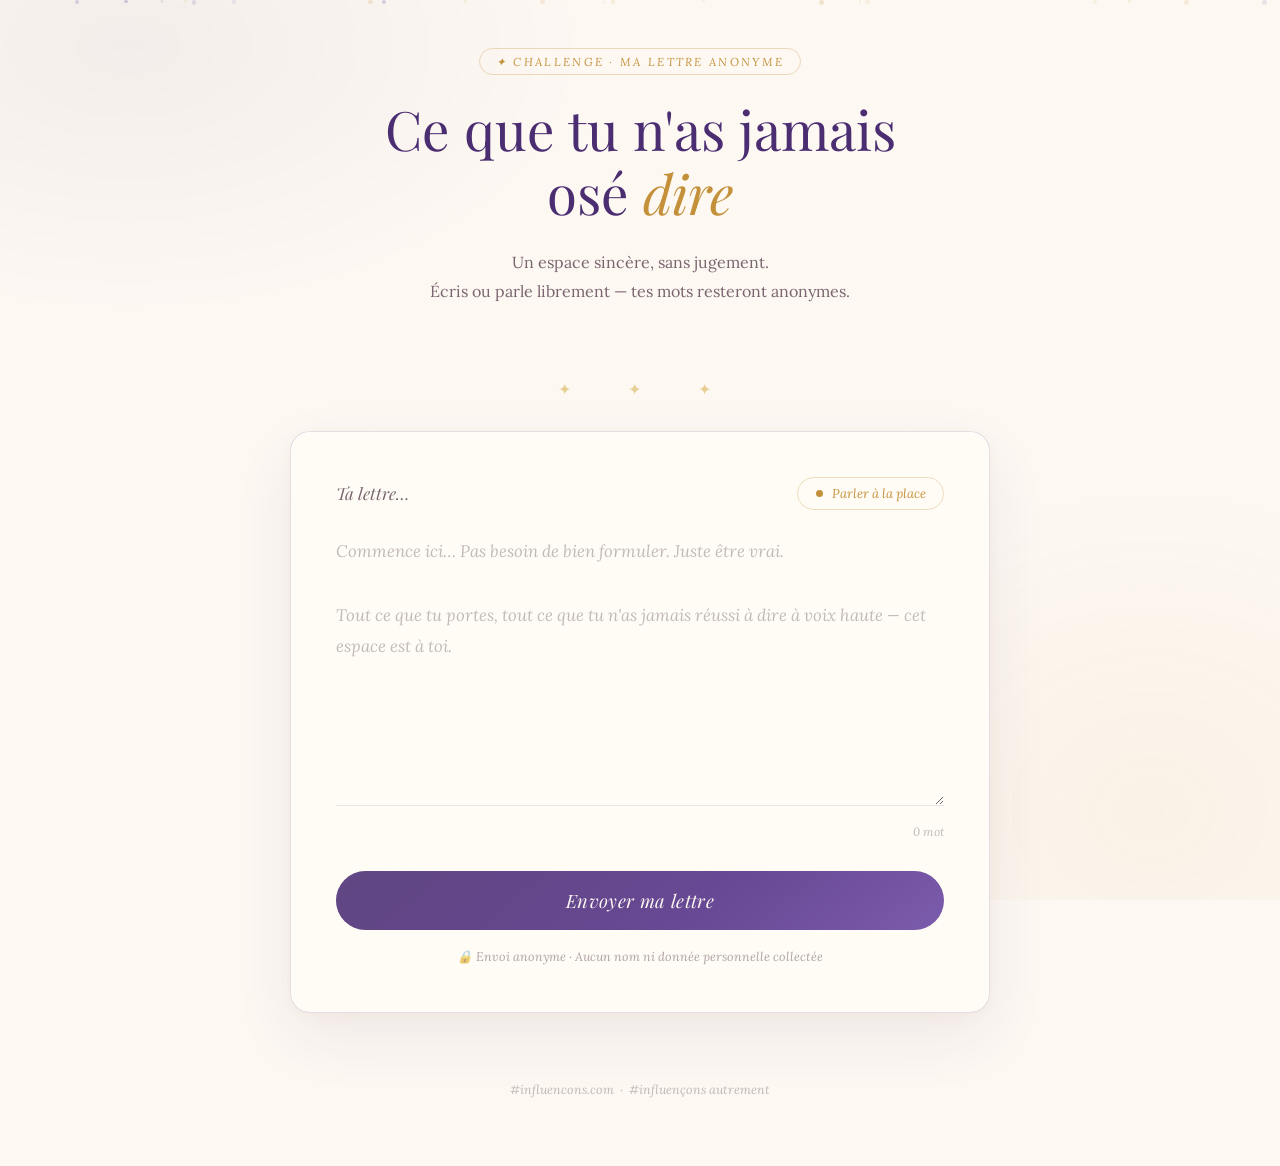
==== index.html @ f09a8e2f "Remplacement complet du projet" ====
<!DOCTYPE html>
<html lang="fr">
<head>
  <meta charset="UTF-8">
  <meta name="viewport" content="width=device-width, initial-scale=1.0">
  <title>Ma Lettre Anonyme — Influencons</title>
  <link rel="preconnect" href="https://fonts.googleapis.com">
  <link href="https://fonts.googleapis.com/css2?family=Playfair+Display:ital,wght@0,400;0,600;1,400&family=Lora:ital,wght@0,400;0,500;1,400&display=swap" rel="stylesheet">
  <style>
    *, *::before, *::after { box-sizing: border-box; margin: 0; padding: 0; }

    :root {
      --cream: #FDF8F2;
      --ink: #1E1010;
      --purple: #4B2D72;
      --purple-light: #7B5BAB;
      --gold: #C4913A;
      --gold-light: #E2C37A;
      --gold-pale: rgba(196,145,58,0.10);
      --paper: #FFFCF6;
      --border: rgba(75,45,114,0.15);
      --muted: #7A6570;
    }

    body {
      font-family: 'Lora', Georgia, serif;
      background: var(--cream);
      color: var(--ink);
      min-height: 100vh;
      display: flex;
      flex-direction: column;
      align-items: center;
      padding: 3rem 1.5rem 4rem;
      position: relative;
      overflow-x: hidden;
    }

    body::before {
      content: '';
      position: fixed;
      inset: 0;
      background:
        radial-gradient(ellipse 60% 50% at 10% 5%, rgba(75,45,114,0.05) 0%, transparent 60%),
        radial-gradient(ellipse 50% 60% at 90% 90%, rgba(196,145,58,0.06) 0%, transparent 60%);
      pointer-events: none;
      z-index: 0;
    }

    /* Particles */
    .particles { position: fixed; inset: 0; pointer-events: none; z-index: 0; overflow: hidden; }
    .particle {
      position: absolute;
      border-radius: 50%;
      animation: drift linear infinite;
    }
    @keyframes drift {
      0%   { transform: translateY(100vh) scale(0); opacity: 0; }
      5%   { opacity: 0.3; }
      95%  { opacity: 0.08; }
      100% { transform: translateY(-10vh) scale(1); opacity: 0; }
    }

    /* Logo */
    .logo-wrap { position: relative; z-index: 1; margin-bottom: 3rem; text-align: center; }
    .logo-img { height: 110px; width: auto; filter: drop-shadow(0 4px 12px rgba(75,45,114,0.15)); }

    /* Header */
    .header {
      position: relative; z-index: 1;
      text-align: center; max-width: 620px; margin-bottom: 2.5rem;
      animation: fadeSlide 0.8s ease both;
    }
    @keyframes fadeSlide {
      from { opacity: 0; transform: translateY(18px); }
      to   { opacity: 1; transform: translateY(0); }
    }
    .challenge-badge {
      display: inline-block;
      font-size: 0.72rem; letter-spacing: 0.2em; text-transform: uppercase;
      color: var(--gold);
      border: 1px solid rgba(196,145,58,0.3);
      border-radius: 100px; padding: 0.3rem 1rem; margin-bottom: 1.4rem;
      font-style: italic;
    }
    h1 {
      font-family: 'Playfair Display', serif;
      font-size: clamp(2rem, 5.5vw, 3.4rem);
      font-weight: 400; line-height: 1.18;
      color: var(--purple); margin-bottom: 1.4rem;
    }
    h1 em { font-style: italic; color: var(--gold); }
    .subtitle {
      font-size: 1rem; line-height: 1.85;
      color: var(--muted); max-width: 480px; margin: 0 auto;
    }

    /* Ornament */
    .ornament {
      position: relative; z-index: 1;
      text-align: center; color: var(--gold-light);
      font-size: 1rem; letter-spacing: 0.7em;
      margin: 2rem 0; opacity: 0.8;
    }

    /* Card */
    .card {
      position: relative; z-index: 1;
      background: var(--paper);
      border: 1px solid var(--border);
      border-radius: 20px; padding: 2.8rem;
      width: 100%; max-width: 700px;
      box-shadow: 0 24px 64px rgba(75,45,114,0.07), 0 4px 16px rgba(196,145,58,0.06), inset 0 1px 0 rgba(255,255,255,0.7);
      animation: fadeSlide 0.8s 0.2s ease both;
    }

    .card-top {
      display: flex; align-items: center;
      justify-content: space-between;
      margin-bottom: 1.6rem; flex-wrap: wrap; gap: 0.75rem;
    }
    .card-label {
      font-family: 'Playfair Display', serif;
      font-style: italic; font-size: 1.05rem; color: var(--muted);
    }

    /* Voice button */
    .voice-btn {
      display: flex; align-items: center; gap: 0.55rem;
      background: none; border: 1px solid rgba(196,145,58,0.3);
      border-radius: 100px; padding: 0.45rem 1.1rem;
      font-family: 'Lora', serif; font-size: 0.8rem;
      font-style: italic; color: var(--gold); cursor: pointer;
      transition: all 0.25s ease;
    }
    .voice-btn:hover { background: var(--gold-pale); border-color: var(--gold); }
    .voice-btn.on {
      background: var(--gold-pale); border-color: var(--gold);
      animation: ripple 1.8s ease infinite;
    }
    @keyframes ripple {
      0%,100% { box-shadow: 0 0 0 0 rgba(196,145,58,0.25); }
      50%      { box-shadow: 0 0 0 5px rgba(196,145,58,0.05); }
    }
    .voice-dot { width: 7px; height: 7px; border-radius: 50%; background: var(--gold); }
    .voice-btn.on .voice-dot { animation: blink 1s ease infinite; }
    @keyframes blink {
      0%,100% { transform: scale(1); opacity: 1; }
      50%      { transform: scale(1.6); opacity: 0.4; }
    }

    /* Textarea */
    textarea {
      width: 100%; min-height: 270px;
      font-family: 'Lora', serif; font-size: 1.05rem;
      line-height: 1.95; color: var(--ink);
      background: transparent; border: none; outline: none;
      resize: vertical;
      border-bottom: 1px solid rgba(75,45,114,0.12);
      padding-bottom: 1rem; transition: border-color 0.3s;
    }
    textarea:focus { border-bottom-color: var(--purple-light); }
    textarea::placeholder { color: rgba(122,101,112,0.45); font-style: italic; line-height: 1.9; }

    .word-count { font-size: 0.75rem; color: rgba(122,101,112,0.45); font-style: italic; margin-top: 0.9rem; text-align: right; }

    /* Send button */
    .send-btn {
      width: 100%; margin-top: 2rem;
      padding: 1.05rem 2rem;
      background: linear-gradient(140deg, #4B2D72 0%, #7B5BAB 100%);
      border: none; border-radius: 100px;
      font-family: 'Playfair Display', serif;
      font-size: 1.15rem; font-style: italic;
      color: #FDF8F2; cursor: pointer;
      letter-spacing: 0.02em; transition: all 0.3s ease;
      position: relative; overflow: hidden;
    }
    .send-btn::after {
      content: '';
      position: absolute; inset: 0;
      background: linear-gradient(140deg, rgba(255,255,255,0.12) 0%, transparent 60%);
      border-radius: inherit;
    }
    .send-btn:hover:not(:disabled) {
      transform: translateY(-2px);
      box-shadow: 0 10px 30px rgba(75,45,114,0.35);
    }
    .send-btn:active:not(:disabled) { transform: translateY(0); }
    .send-btn:disabled { opacity: 0.55; cursor: not-allowed; }

    .spin {
      display: inline-block; width: 16px; height: 16px;
      border: 2px solid rgba(253,248,242,0.35);
      border-top-color: #FDF8F2; border-radius: 50%;
      animation: spin 0.75s linear infinite;
      vertical-align: middle; margin-right: 0.5rem;
    }
    @keyframes spin { to { transform: rotate(360deg); } }

    .anon-note {
      margin-top: 1.1rem; font-size: 0.78rem;
      color: rgba(122,101,112,0.6); font-style: italic;
      text-align: center; line-height: 1.6;
    }

    /* Response overlay */
    .overlay {
      position: fixed; inset: 0;
      background: rgba(20, 8, 30, 0.62);
      backdrop-filter: blur(6px); -webkit-backdrop-filter: blur(6px);
      display: flex; align-items: center; justify-content: center;
      z-index: 200; padding: 1.5rem;
      opacity: 0; visibility: hidden;
      transition: opacity 0.4s ease, visibility 0.4s ease;
    }
    .overlay.show { opacity: 1; visibility: visible; }
    .response-box {
      background: var(--paper); border-radius: 22px;
      padding: 3rem 2.5rem; max-width: 520px; width: 100%;
      text-align: center;
      transform: translateY(24px) scale(0.97);
      transition: transform 0.4s cubic-bezier(.34,1.56,.64,1);
      border: 1px solid var(--border);
      max-height: 88vh; overflow-y: auto;
      box-shadow: 0 40px 80px rgba(20,8,30,0.22);
    }
    .overlay.show .response-box { transform: translateY(0) scale(1); }

    .resp-flame { font-size: 2.8rem; margin-bottom: 1.2rem; display: block; }
    .resp-title {
      font-family: 'Playfair Display', serif;
      font-size: 1.5rem; font-style: italic;
      color: var(--purple); margin-bottom: 1.5rem; line-height: 1.3;
    }
    .resp-divider {
      width: 60px; height: 2px;
      background: linear-gradient(90deg, var(--gold), var(--purple-light));
      border-radius: 2px; margin: 0 auto 1.5rem;
    }
    .resp-msg {
      font-size: 1rem; line-height: 1.9;
      color: var(--muted); margin-bottom: 2rem;
    }
    .resp-verse {
      font-family: 'Playfair Display', serif;
      font-style: italic; font-size: 0.95rem;
      color: var(--purple-light);
      border-left: 3px solid var(--gold);
      padding: 0.5rem 0 0.5rem 1.2rem;
      text-align: left; margin-bottom: 0.5rem;
      line-height: 1.7;
    }
    .resp-ref {
      font-size: 0.82rem; color: var(--gold);
      font-style: italic; text-align: left;
      padding-left: 1.2rem; display: block; margin-bottom: 2rem;
    }
    .resp-close {
      background: none;
      border: 1.5px solid var(--purple);
      border-radius: 100px; padding: 0.65rem 2.2rem;
      font-family: 'Lora', serif; font-size: 0.9rem;
      font-style: italic; color: var(--purple); cursor: pointer;
      transition: all 0.3s ease;
    }
    .resp-close:hover { background: var(--purple); color: var(--paper); }

    /* Footer */
    footer {
      position: relative; z-index: 1;
      margin-top: 4rem; text-align: center;
      font-size: 0.78rem; color: rgba(122,101,112,0.45);
      font-style: italic; line-height: 2;
    }

    @media (max-width: 580px) {
      body { padding: 2rem 1rem 3rem; }
      .card { padding: 1.8rem 1.5rem; }
      .response-box { padding: 2.2rem 1.5rem; }
      h1 { font-size: 2rem; }
      .logo-img { height: 85px; }
    }
  </style>
</head>
<body>

  <div class="particles" id="particles"></div>



  <!-- En-tête -->
  <div class="header">
    <div class="challenge-badge">✦ Challenge · Ma Lettre Anonyme</div>
    <h1>Ce que tu n'as jamais<br>osé <em>dire</em></h1>
    <p class="subtitle">
      Un espace sincère, sans jugement.<br>
      Écris ou parle librement — tes mots resteront anonymes.
    </p>
  </div>

  <div class="ornament">✦ &nbsp; ✦ &nbsp; ✦</div>

  <!-- Zone d'écriture -->
  <div class="card">
    <div class="card-top">
      <span class="card-label">Ta lettre…</span>
      <button class="voice-btn" id="voiceBtn" onclick="toggleVoice()">
        <span class="voice-dot"></span>
        <span id="voiceTxt">Parler à la place</span>
      </button>
    </div>

    <textarea
      id="letter"
      placeholder="Commence ici… Pas besoin de bien formuler. Juste être vrai.&#10;&#10;Tout ce que tu portes, tout ce que tu n'as jamais réussi à dire à voix haute — cet espace est à toi."
      oninput="updateCount()"
    ></textarea>

    <div class="word-count" id="wc">0 mot</div>

    <button class="send-btn" id="sendBtn" onclick="sendLetter()">
      Envoyer ma lettre
    </button>

    <p class="anon-note">
      🔒 Envoi anonyme · Aucun nom ni donnée personnelle collectée
    </p>
  </div>

  <footer>
    #influencons.com &nbsp;·&nbsp; #influençons autrement
  </footer>

  <!-- Overlay de confirmation -->
  <div class="overlay" id="overlay">
    <div class="response-box">
      <span class="resp-flame">🕊️</span>
      <div class="resp-title">Ta lettre a été reçue</div>
      <div class="resp-divider"></div>
      <p class="resp-msg">
        Merci de nous avoir fait confiance avec ce que tu portes.<br>
        Le simple fait de mettre des mots sur ce que tu ressens est déjà un acte de courage — et le premier pas vers la guérison.
      </p>
      <div class="resp-verse">
        "Venez à moi, vous tous qui êtes fatigués et chargés, et je vous donnerai du repos."
      </div>
      <span class="resp-ref">— Matthieu 11 : 28</span>
      <br>
      <button class="resp-close" onclick="closeOverlay()">Fermer</button>
    </div>
  </div>

  <script>
    /* ── Particules ── */
    const pc = document.getElementById('particles');
    const colors = ['#C4913A','#7B5BAB','#E2C37A'];
    for (let i = 0; i < 20; i++) {
      const p = document.createElement('div');
      p.className = 'particle';
      const s = 2 + Math.random() * 3;
      p.style.cssText = [
        'width:' + s + 'px',
        'height:' + s + 'px',
        'left:' + (Math.random() * 100) + '%',
        'background:' + colors[Math.floor(Math.random()*colors.length)],
        'animation-duration:' + (10 + Math.random() * 14) + 's',
        'animation-delay:' + (Math.random() * 18) + 's',
        'opacity:' + (0.1 + Math.random() * 0.2)
      ].join(';');
      pc.appendChild(p);
    }

    /* ── Compteur ── */
    function updateCount() {
      const t = document.getElementById('letter').value.trim();
      const n = t ? t.split(/\s+/).length : 0;
      document.getElementById('wc').textContent = n + (n <= 1 ? ' mot' : ' mots');
    }

    /* ── Voix ── */
    let rec = null, recording = false;
    const SR = window.SpeechRecognition || window.webkitSpeechRecognition;
    if (SR) {
      rec = new SR();
      rec.lang = 'fr-FR';
      rec.continuous = true;
      rec.interimResults = true;
      let final = '';
      rec.onresult = e => {
        let interim = '';
        for (let i = e.resultIndex; i < e.results.length; i++) {
          e.results[i].isFinal ? (final += e.results[i][0].transcript + ' ')
                               : (interim += e.results[i][0].transcript);
        }
        document.getElementById('letter').value = final + interim;
        updateCount();
      };
      rec.onerror = stopVoice;
      rec.onend = () => { if (recording) rec.start(); };
    }

    function toggleVoice() {
      if (!rec) { alert('Ton navigateur ne supporte pas la reconnaissance vocale.\nEssaie Chrome ou Edge.'); return; }
      recording ? stopVoice() : startVoice();
    }
    function startVoice() {
      recording = true; rec.start();
      document.getElementById('voiceBtn').classList.add('on');
      document.getElementById('voiceTxt').textContent = 'Arrêter';
    }
    function stopVoice() {
      recording = false; if (rec) rec.stop();
      document.getElementById('voiceBtn').classList.remove('on');
      document.getElementById('voiceTxt').textContent = 'Parler à la place';
    }

    /* ── Envoi ── */
    function sendLetter() {
      const txt = document.getElementById('letter').value.trim();
      if (!txt) { document.getElementById('letter').focus(); return; }
      if (recording) stopVoice();

      const btn = document.getElementById('sendBtn');
      btn.disabled = true;
      btn.innerHTML = '<span class="spin"></span>Envoi en cours…';

      const mailto = 'mailto:graceevelyne59@gmail.com?subject=Ma%20lettre%20anonyme&body=' + encodeURIComponent(txt);
      window.location.href = mailto;

      setTimeout(() => {
        document.getElementById('overlay').classList.add('show');
        btn.disabled = false;
        btn.innerHTML = 'Envoyer ma lettre';
      }, 800);
    }

    function closeOverlay() {
      document.getElementById('overlay').classList.remove('show');
      document.getElementById('letter').value = '';
      updateCount();
    }
  </script>
</body>
</html>
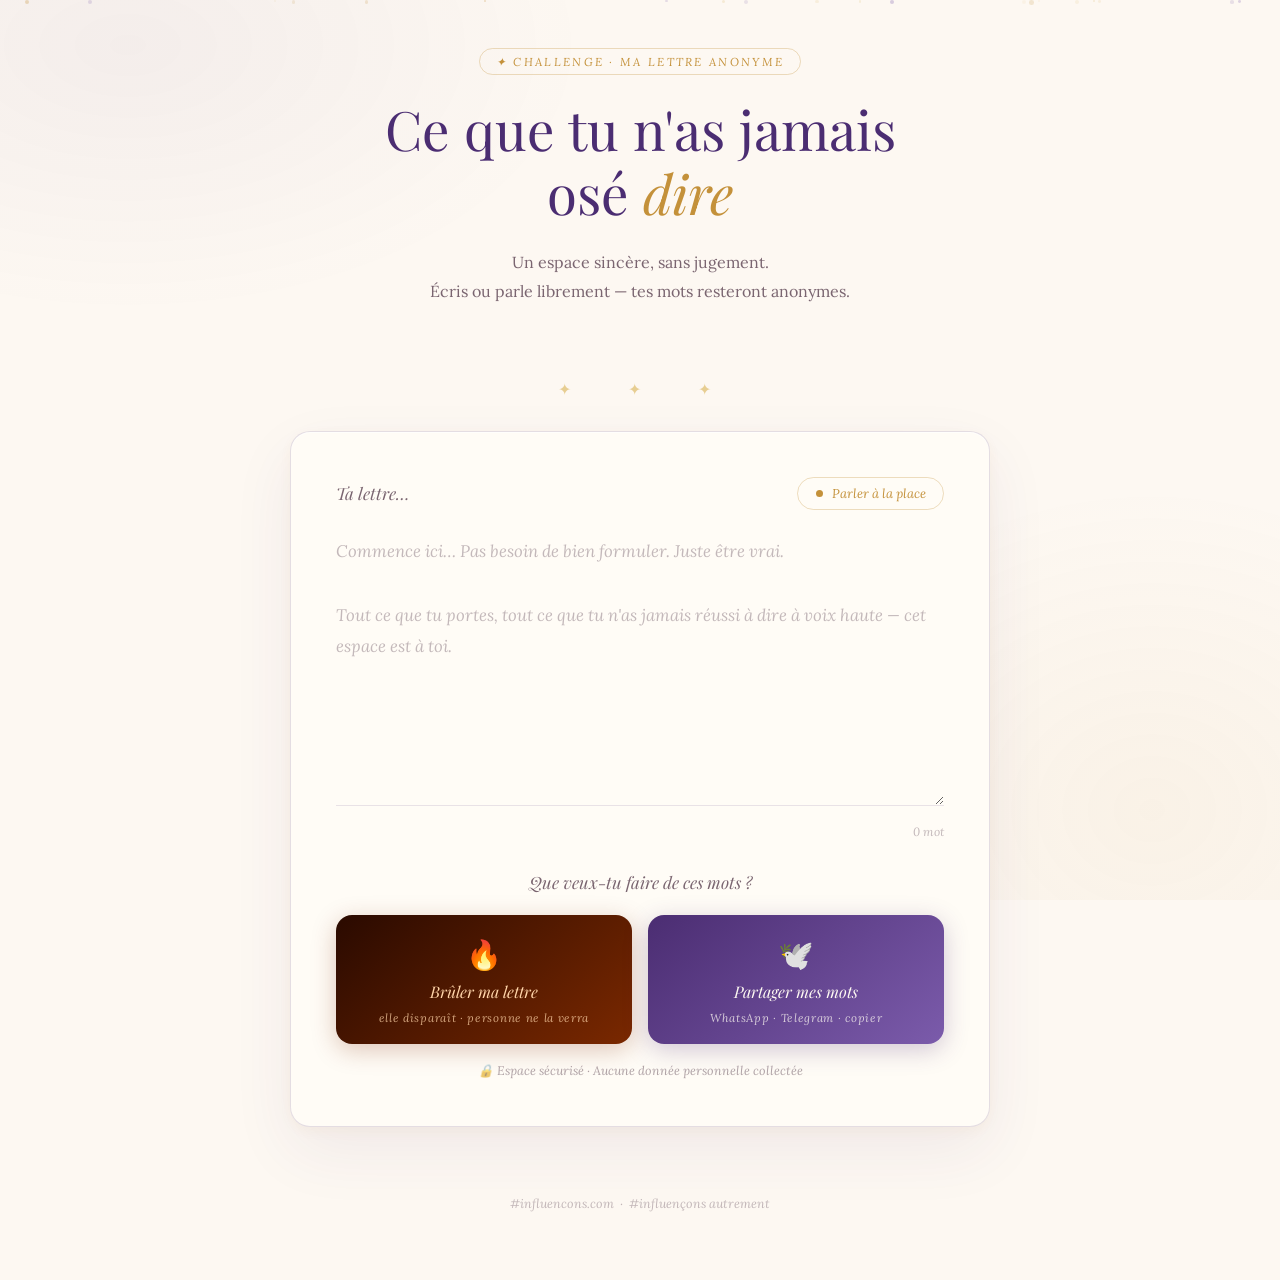
==== commit 17e52d9d: "Remplacement complet du projet" ====
--- a/index.html
+++ b/index.html
@@ -163,32 +163,134 @@
 
     .word-count { font-size: 0.75rem; color: rgba(122,101,112,0.45); font-style: italic; margin-top: 0.9rem; text-align: right; }
 
-    /* Send button */
-    .send-btn {
-      width: 100%; margin-top: 2rem;
-      padding: 1.05rem 2rem;
+    /* Choice section */
+    .choice-section { margin-top: 2rem; }
+    .choice-label {
+      text-align: center; font-family: 'Playfair Display', serif;
+      font-style: italic; font-size: 1.05rem;
+      color: var(--muted); margin-bottom: 1.4rem; display: block;
+    }
+    .choice-btns {
+      display: grid; grid-template-columns: 1fr 1fr; gap: 1rem;
+    }
+    @media (max-width: 460px) { .choice-btns { grid-template-columns: 1fr; } }
+
+    .choice-btn {
+      border: none; border-radius: 16px; padding: 1.1rem 1rem;
+      font-family: 'Playfair Display', serif;
+      font-size: 1rem; font-style: italic;
+      cursor: pointer; transition: all 0.3s ease;
+      position: relative; overflow: hidden;
+      display: flex; flex-direction: column;
+      align-items: center; gap: 0.45rem; line-height: 1.4;
+    }
+    .choice-btn:disabled { opacity: 0.55; cursor: not-allowed; }
+    .choice-btn .btn-emoji { font-size: 1.8rem; font-style: normal; }
+    .choice-btn .btn-sub {
+      font-size: 0.72rem; letter-spacing: 0.06em;
+      font-family: 'Lora', serif; opacity: 0.75;
+    }
+
+    .btn-burn {
+      background: linear-gradient(140deg, #2a0a00 0%, #7a2800 100%);
+      color: #ffd4a8;
+      box-shadow: 0 6px 24px rgba(122,40,0,0.25);
+    }
+    .btn-burn:hover:not(:disabled) {
+      transform: translateY(-2px);
+      box-shadow: 0 12px 32px rgba(200,70,0,0.35);
+    }
+    .btn-share {
       background: linear-gradient(140deg, #4B2D72 0%, #7B5BAB 100%);
-      border: none; border-radius: 100px;
+      color: #FDF8F2;
+      box-shadow: 0 6px 24px rgba(75,45,114,0.25);
+    }
+    .btn-share:hover:not(:disabled) {
+      transform: translateY(-2px);
+      box-shadow: 0 12px 32px rgba(75,45,114,0.35);
+    }
+
+    /* Share panel */
+    .share-panel {
+      margin-top: 1.2rem; padding: 1.2rem 1.5rem;
+      background: rgba(75,45,114,0.04);
+      border: 1px solid var(--border);
+      border-radius: 14px;
+      display: none; gap: 0.75rem;
+      flex-wrap: wrap; justify-content: center;
+    }
+    .share-panel.open { display: flex; }
+    .share-link {
+      display: inline-flex; align-items: center; gap: 0.4rem;
+      padding: 0.5rem 1.1rem; border-radius: 100px;
+      font-family: 'Lora', serif; font-size: 0.82rem;
+      font-style: italic; cursor: pointer; text-decoration: none;
+      border: 1px solid var(--border); color: var(--ink);
+      background: var(--paper); transition: all 0.2s;
+    }
+    .share-link:hover { border-color: var(--purple-light); color: var(--purple); background: rgba(75,45,114,0.05); }
+
+    /* Send button (kept for compat but hidden) */
+    .send-btn { display: none; }
+
+    /* Burn overlay */
+    .burn-overlay {
+      position: fixed; inset: 0;
+      background: rgba(10, 2, 0, 0.88);
+      backdrop-filter: blur(6px); -webkit-backdrop-filter: blur(6px);
+      display: flex; align-items: center; justify-content: center;
+      z-index: 300; padding: 1.5rem;
+      opacity: 0; visibility: hidden;
+      transition: opacity 0.5s ease, visibility 0.5s ease;
+    }
+    .burn-overlay.show { opacity: 1; visibility: visible; }
+    .burn-box {
+      text-align: center; max-width: 420px; width: 100%;
+    }
+    .burn-canvas-wrap {
+      position: relative; height: 180px; margin-bottom: 1.5rem;
+      display: flex; align-items: center; justify-content: center;
+    }
+    #burnCanvas { position: absolute; inset: 0; width: 100%; height: 100%; }
+    .burn-text-dissolve {
+      font-family: 'Lora', serif; font-size: 0.9rem;
+      font-style: italic; color: rgba(255,200,120,0.85);
+      line-height: 1.7; padding: 0 1rem;
+      transition: opacity 2s ease; position: relative; z-index: 2;
+      max-height: 120px; overflow: hidden;
+    }
+    .burn-msg {
       font-family: 'Playfair Display', serif;
-      font-size: 1.15rem; font-style: italic;
-      color: #FDF8F2; cursor: pointer;
-      letter-spacing: 0.02em; transition: all 0.3s ease;
-      position: relative; overflow: hidden;
-    }
-    .send-btn::after {
-      content: '';
-      position: absolute; inset: 0;
-      background: linear-gradient(140deg, rgba(255,255,255,0.12) 0%, transparent 60%);
-      border-radius: inherit;
-    }
-    .send-btn:hover:not(:disabled) {
-      transform: translateY(-2px);
-      box-shadow: 0 10px 30px rgba(75,45,114,0.35);
-    }
-    .send-btn:active:not(:disabled) { transform: translateY(0); }
-    .send-btn:disabled { opacity: 0.55; cursor: not-allowed; }
-
-    .spin {
+      font-size: 1.35rem; font-style: italic;
+      color: #ffd4a8; line-height: 1.4; margin-bottom: 0.8rem;
+      opacity: 0; transition: opacity 1s ease;
+    }
+    .burn-sub {
+      font-family: 'Lora', serif; font-size: 0.92rem;
+      color: rgba(255,200,140,0.65); font-style: italic;
+      line-height: 1.7; margin-bottom: 2rem;
+      opacity: 0; transition: opacity 1s ease;
+    }
+    .burn-close {
+      background: none; border: 1.5px solid rgba(255,180,80,0.5);
+      border-radius: 100px; padding: 0.65rem 2.2rem;
+      font-family: 'Lora', serif; font-size: 0.9rem;
+      font-style: italic; color: #ffd4a8; cursor: pointer;
+      transition: all 0.3s ease;
+      opacity: 0; transition: opacity 1s ease;
+    }
+    .burn-close:hover { background: rgba(255,140,40,0.15); border-color: #ffd4a8; }
+
+    /* Ash particles */
+    .ash {
+      position: absolute; border-radius: 50%;
+      background: rgba(120,80,40,0.6);
+      pointer-events: none; animation: ashFall linear forwards;
+    }
+    @keyframes ashFall {
+      0%   { transform: translateY(0) rotate(0deg); opacity: 0.8; }
+      100% { transform: translateY(200px) rotate(720deg) translateX(var(--dx)); opacity: 0; }
+    }
       display: inline-block; width: 16px; height: 16px;
       border: 2px solid rgba(253,248,242,0.35);
       border-top-color: #FDF8F2; border-radius: 50%;
@@ -318,20 +420,53 @@
 
     <div class="word-count" id="wc">0 mot</div>
 
-    <button class="send-btn" id="sendBtn" onclick="sendLetter()">
-      Envoyer ma lettre
-    </button>
+    <div class="choice-section">
+      <span class="choice-label">Que veux-tu faire de ces mots&nbsp;?</span>
+      <div class="choice-btns">
+        <button class="choice-btn btn-burn" id="burnBtn" onclick="burnLetter()">
+          <span class="btn-emoji">🔥</span>
+          Brûler ma lettre
+          <span class="btn-sub">elle disparaît · personne ne la verra</span>
+        </button>
+        <button class="choice-btn btn-share" id="shareBtn" onclick="toggleShare()">
+          <span class="btn-emoji">🕊️</span>
+          Partager mes mots
+          <span class="btn-sub">WhatsApp · Telegram · copier</span>
+        </button>
+      </div>
+
+      <div class="share-panel" id="sharePanel">
+        <a class="share-link" id="waLink" href="#" target="_blank">💬 WhatsApp</a>
+        <a class="share-link" id="tgLink" href="#" target="_blank">✈️ Telegram</a>
+        <a class="share-link" id="mailLink" href="#">✉️ Email</a>
+        <a class="share-link" id="copyLink" href="#" onclick="copyText(event)">📋 Copier</a>
+      </div>
+    </div>
 
     <p class="anon-note">
-      🔒 Envoi anonyme · Aucun nom ni donnée personnelle collectée
+      🔒 Espace sécurisé · Aucune donnée personnelle collectée
     </p>
+    <button class="send-btn" id="sendBtn"></button>
   </div>
 
   <footer>
     #influencons.com &nbsp;·&nbsp; #influençons autrement
   </footer>
 
-  <!-- Overlay de confirmation -->
+  <!-- Burn overlay -->
+  <div class="burn-overlay" id="burnOverlay">
+    <div class="burn-box">
+      <div class="burn-canvas-wrap">
+        <canvas id="burnCanvas"></canvas>
+        <div class="burn-text-dissolve" id="burnTextDissolve"></div>
+      </div>
+      <div class="burn-msg" id="burnMsg">Tes mots n'ont pas été gardés.</div>
+      <div class="burn-sub" id="burnSub">Mais ils ont existé.<br>Et cela compte.</div>
+      <button class="burn-close" id="burnClose" onclick="closeBurn()">Continuer</button>
+    </div>
+  </div>
+
+  <!-- Share overlay (existing) -->
   <div class="overlay" id="overlay">
     <div class="response-box">
       <span class="resp-flame">🕊️</span>
@@ -414,26 +549,153 @@
       document.getElementById('voiceTxt').textContent = 'Parler à la place';
     }
 
-    /* ── Envoi ── */
-    function sendLetter() {
+    /* ── Validation commune ── */
+    function getLetterText() {
       const txt = document.getElementById('letter').value.trim();
-      if (!txt) { document.getElementById('letter').focus(); return; }
+      if (!txt) { document.getElementById('letter').focus(); return null; }
       if (recording) stopVoice();
-
-      const btn = document.getElementById('sendBtn');
-      btn.disabled = true;
-      btn.innerHTML = '<span class="spin"></span>Envoi en cours…';
-
-      const mailto = 'mailto:graceevelyne59@gmail.com?subject=Ma%20lettre%20anonyme&body=' + encodeURIComponent(txt);
-      window.location.href = mailto;
-
-      setTimeout(() => {
-        document.getElementById('overlay').classList.add('show');
-        btn.disabled = false;
-        btn.innerHTML = 'Envoyer ma lettre';
-      }, 800);
-    }
-
+      return txt;
+    }
+
+    /* ── 🔥 BRÛLER ── */
+    function burnLetter() {
+      const txt = getLetterText();
+      if (!txt) return;
+
+      // Show overlay
+      const overlay = document.getElementById('burnOverlay');
+      overlay.classList.add('show');
+
+      // Put a preview of the text in the dissolve area
+      const preview = txt.length > 180 ? txt.slice(0, 180) + '…' : txt;
+      const dissolveEl = document.getElementById('burnTextDissolve');
+      dissolveEl.textContent = preview;
+      dissolveEl.style.opacity = '1';
+
+      // Canvas fire particles
+      const canvas = document.getElementById('burnCanvas');
+      const wrap = canvas.parentElement;
+      canvas.width = wrap.offsetWidth;
+      canvas.height = wrap.offsetHeight;
+      const ctx = canvas.getContext('2d');
+
+      let particles = [];
+      let frame = 0;
+      const maxFrames = 160;
+
+      function spawnParticle() {
+        const x = canvas.width * (0.2 + Math.random() * 0.6);
+        const y = canvas.height * (0.5 + Math.random() * 0.4);
+        particles.push({
+          x, y,
+          vx: (Math.random() - 0.5) * 1.8,
+          vy: -(1.5 + Math.random() * 2.5),
+          life: 1,
+          decay: 0.012 + Math.random() * 0.018,
+          size: 3 + Math.random() * 6,
+          hue: 20 + Math.random() * 30
+        });
+      }
+
+      function animFire() {
+        frame++;
+        ctx.clearRect(0, 0, canvas.width, canvas.height);
+
+        if (frame < maxFrames) {
+          for (let i = 0; i < 4; i++) spawnParticle();
+          requestAnimationFrame(animFire);
+        }
+
+        particles = particles.filter(p => p.life > 0);
+        particles.forEach(p => {
+          p.x += p.vx;
+          p.y += p.vy;
+          p.vy -= 0.04;
+          p.vx += (Math.random() - 0.5) * 0.15;
+          p.life -= p.decay;
+
+          const r = Math.round(255);
+          const g = Math.round(p.hue * 3 * p.life);
+          const a = p.life;
+          ctx.beginPath();
+          ctx.arc(p.x, p.y, p.size * p.life, 0, Math.PI * 2);
+          ctx.fillStyle = `rgba(${r},${g},30,${a})`;
+          ctx.fill();
+        });
+
+        // Dissolve text progressively
+        if (frame < maxFrames) {
+          dissolveEl.style.opacity = Math.max(0, 1 - frame / (maxFrames * 0.6));
+        }
+
+        if (frame >= maxFrames && particles.length === 0) {
+          // Show final message
+          dissolveEl.style.opacity = '0';
+          setTimeout(() => {
+            document.getElementById('burnMsg').style.opacity = '1';
+            document.getElementById('burnSub').style.opacity = '1';
+            document.getElementById('burnClose').style.opacity = '1';
+          }, 400);
+        } else if (frame >= maxFrames) {
+          // Keep draining particles
+          ctx.clearRect(0, 0, canvas.width, canvas.height);
+          particles = particles.filter(p => p.life > 0);
+          particles.forEach(p => {
+            p.x += p.vx; p.y += p.vy; p.vy -= 0.04;
+            p.life -= p.decay * 2;
+            ctx.beginPath();
+            ctx.arc(p.x, p.y, p.size * p.life, 0, Math.PI * 2);
+            ctx.fillStyle = `rgba(255,${Math.round(p.hue*3*p.life)},30,${p.life})`;
+            ctx.fill();
+          });
+          requestAnimationFrame(animFire);
+        }
+      }
+      requestAnimationFrame(animFire);
+
+      // Vibrate on mobile
+      if (navigator.vibrate) navigator.vibrate([80, 40, 120, 40, 60]);
+    }
+
+    function closeBurn() {
+      const overlay = document.getElementById('burnOverlay');
+      overlay.classList.remove('show');
+      // Reset
+      document.getElementById('burnMsg').style.opacity = '0';
+      document.getElementById('burnSub').style.opacity = '0';
+      document.getElementById('burnClose').style.opacity = '0';
+      document.getElementById('burnTextDissolve').textContent = '';
+      document.getElementById('letter').value = '';
+      updateCount();
+      // Close share panel too
+      document.getElementById('sharePanel').classList.remove('open');
+    }
+
+    /* ── 🕊️ PARTAGER ── */
+    function toggleShare() {
+      const txt = getLetterText();
+      if (!txt) return;
+      const panel = document.getElementById('sharePanel');
+      const enc = encodeURIComponent(txt);
+
+      document.getElementById('waLink').href = 'https://wa.me/?text=' + enc;
+      document.getElementById('tgLink').href = 'https://t.me/share/url?url=&text=' + enc;
+      document.getElementById('mailLink').href = 'mailto:?subject=Ma%20lettre&body=' + enc;
+
+      panel.classList.toggle('open');
+    }
+
+    function copyText(e) {
+      e.preventDefault();
+      const txt = document.getElementById('letter').value.trim();
+      navigator.clipboard.writeText(txt).then(() => {
+        const link = document.getElementById('copyLink');
+        link.textContent = '✅ Copié !';
+        setTimeout(() => { link.textContent = '📋 Copier'; }, 2000);
+      });
+    }
+
+    /* ── Overlay confirmation (kept for share path) ── */
     function closeOverlay() {
       document.getElementById('overlay').classList.remove('show');
       document.getElementById('letter').value = '';
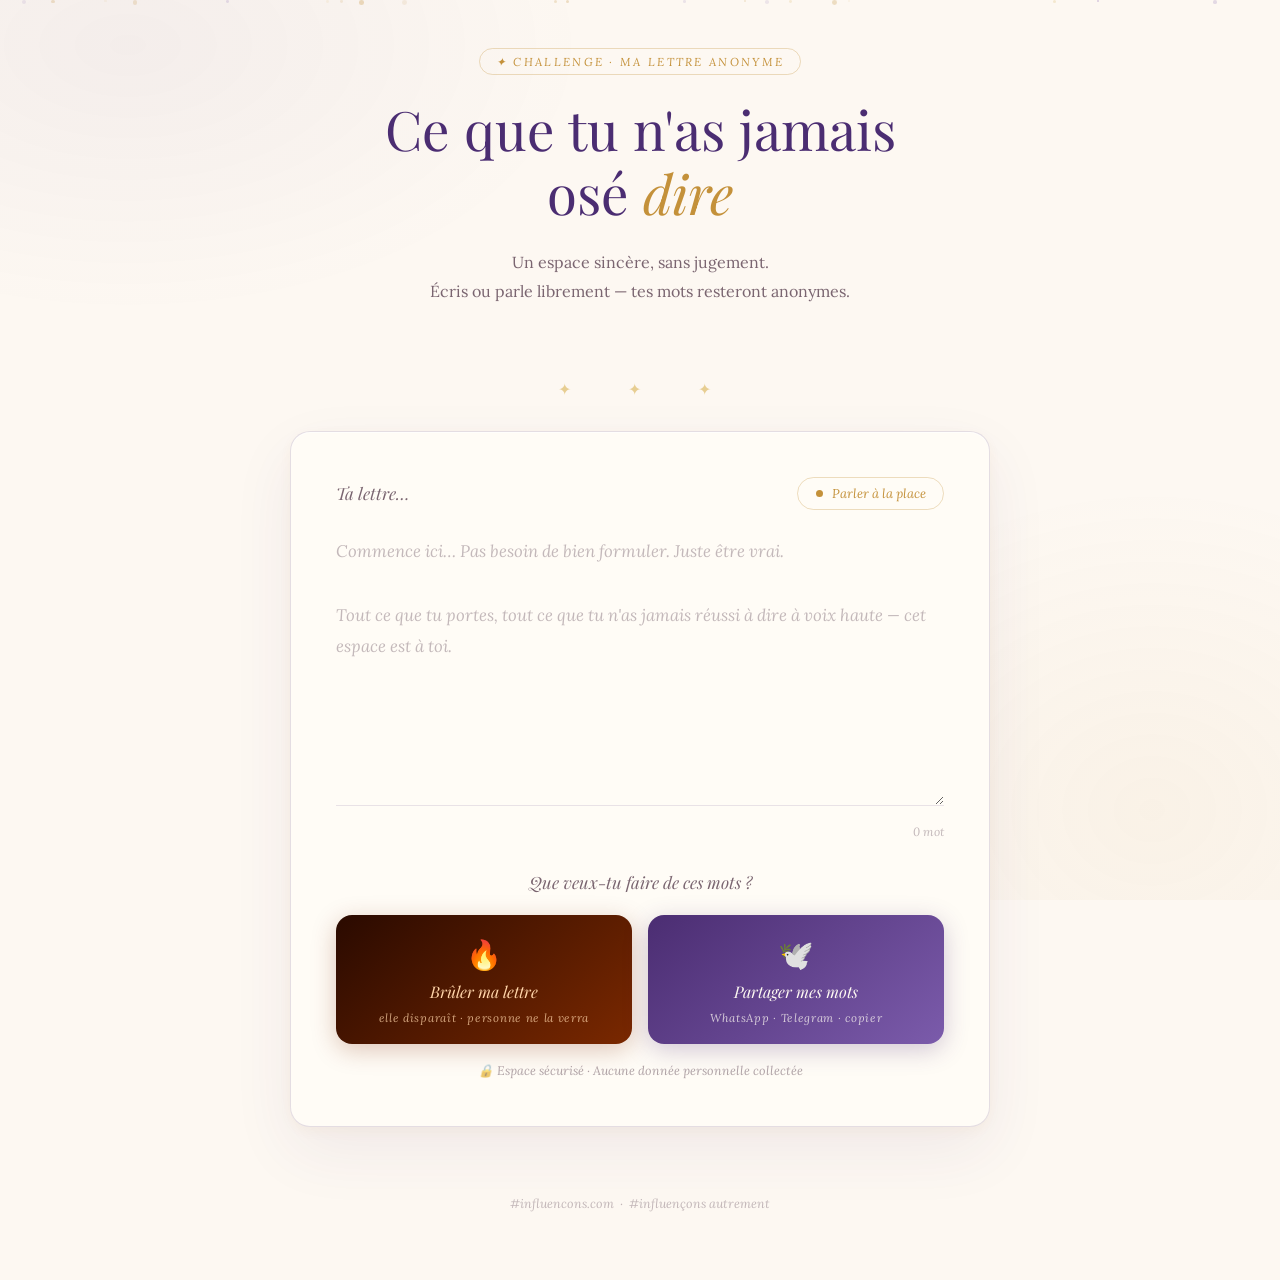
==== commit 7d401207: "Remplacement complet du projet" ====
--- a/index.html
+++ b/index.html
@@ -236,8 +236,8 @@
     /* Burn overlay */
     .burn-overlay {
       position: fixed; inset: 0;
-      background: rgba(10, 2, 0, 0.88);
-      backdrop-filter: blur(6px); -webkit-backdrop-filter: blur(6px);
+      background: rgba(6, 2, 0, 0.92);
+      backdrop-filter: blur(8px); -webkit-backdrop-filter: blur(8px);
       display: flex; align-items: center; justify-content: center;
       z-index: 300; padding: 1.5rem;
       opacity: 0; visibility: hidden;
@@ -245,52 +245,43 @@
     }
     .burn-overlay.show { opacity: 1; visibility: visible; }
     .burn-box {
-      text-align: center; max-width: 420px; width: 100%;
-    }
-    .burn-canvas-wrap {
-      position: relative; height: 180px; margin-bottom: 1.5rem;
-      display: flex; align-items: center; justify-content: center;
-    }
-    #burnCanvas { position: absolute; inset: 0; width: 100%; height: 100%; }
-    .burn-text-dissolve {
-      font-family: 'Lora', serif; font-size: 0.9rem;
-      font-style: italic; color: rgba(255,200,120,0.85);
-      line-height: 1.7; padding: 0 1rem;
-      transition: opacity 2s ease; position: relative; z-index: 2;
-      max-height: 120px; overflow: hidden;
+      text-align: center; max-width: 440px; width: 100%;
+      display: flex; flex-direction: column; align-items: center;
+    }
+
+    /* Message burn */
+    .burn-after {
+      opacity: 0; transition: opacity 1.2s ease;
+      text-align: center;
+    }
+    .burn-after.visible { opacity: 1; }
+    .burn-ember {
+      font-size: 2.2rem; margin-bottom: 1rem; display: block;
+      animation: emberFloat 3s ease-in-out infinite;
+    }
+    @keyframes emberFloat {
+      0%,100% { transform: translateY(0); }
+      50% { transform: translateY(-6px); }
     }
     .burn-msg {
       font-family: 'Playfair Display', serif;
-      font-size: 1.35rem; font-style: italic;
-      color: #ffd4a8; line-height: 1.4; margin-bottom: 0.8rem;
-      opacity: 0; transition: opacity 1s ease;
+      font-size: 1.3rem; font-style: italic;
+      color: #ffd4a8; line-height: 1.5; margin-bottom: 1rem;
     }
     .burn-sub {
       font-family: 'Lora', serif; font-size: 0.92rem;
-      color: rgba(255,200,140,0.65); font-style: italic;
-      line-height: 1.7; margin-bottom: 2rem;
-      opacity: 0; transition: opacity 1s ease;
+      color: rgba(255,210,160,0.7); font-style: italic;
+      line-height: 1.85; margin-bottom: 2rem;
+      max-width: 340px;
     }
     .burn-close {
-      background: none; border: 1.5px solid rgba(255,180,80,0.5);
-      border-radius: 100px; padding: 0.65rem 2.2rem;
+      background: none; border: 1.5px solid rgba(255,180,80,0.45);
+      border-radius: 100px; padding: 0.65rem 2.4rem;
       font-family: 'Lora', serif; font-size: 0.9rem;
       font-style: italic; color: #ffd4a8; cursor: pointer;
       transition: all 0.3s ease;
-      opacity: 0; transition: opacity 1s ease;
-    }
-    .burn-close:hover { background: rgba(255,140,40,0.15); border-color: #ffd4a8; }
-
-    /* Ash particles */
-    .ash {
-      position: absolute; border-radius: 50%;
-      background: rgba(120,80,40,0.6);
-      pointer-events: none; animation: ashFall linear forwards;
-    }
-    @keyframes ashFall {
-      0%   { transform: translateY(0) rotate(0deg); opacity: 0.8; }
-      100% { transform: translateY(200px) rotate(720deg) translateX(var(--dx)); opacity: 0; }
-    }
+    }
+    .burn-close:hover { background: rgba(255,140,40,0.12); border-color: #ffd4a8; }
       display: inline-block; width: 16px; height: 16px;
       border: 2px solid rgba(253,248,242,0.35);
       border-top-color: #FDF8F2; border-radius: 50%;
@@ -456,13 +447,16 @@
   <!-- Burn overlay -->
   <div class="burn-overlay" id="burnOverlay">
     <div class="burn-box">
-      <div class="burn-canvas-wrap">
-        <canvas id="burnCanvas"></canvas>
-        <div class="burn-text-dissolve" id="burnTextDissolve"></div>
+      <div class="burn-after" id="burnAfter">
+        <span class="burn-ember">🕯️</span>
+        <div class="burn-msg">Tu as bien fait de laisser partir ces mots.</div>
+        <div class="burn-sub">
+          Ce geste de lâcher-prise demande du courage.<br>
+          Nous espérons qu'il t'apporte un peu de légèreté,<br>
+          et que cette libération soit le début<br>d'une paix que tu mérites profondément.
+        </div>
+        <button class="burn-close" onclick="closeBurn()">Continuer</button>
       </div>
-      <div class="burn-msg" id="burnMsg">Tes mots n'ont pas été gardés.</div>
-      <div class="burn-sub" id="burnSub">Mais ils ont existé.<br>Et cela compte.</div>
-      <button class="burn-close" id="burnClose" onclick="closeBurn()">Continuer</button>
     </div>
   </div>
 
@@ -561,113 +555,16 @@
     function burnLetter() {
       const txt = getLetterText();
       if (!txt) return;
-
-      // Show overlay
-      const overlay = document.getElementById('burnOverlay');
-      overlay.classList.add('show');
-
-      // Put a preview of the text in the dissolve area
-      const preview = txt.length > 180 ? txt.slice(0, 180) + '…' : txt;
-      const dissolveEl = document.getElementById('burnTextDissolve');
-      dissolveEl.textContent = preview;
-      dissolveEl.style.opacity = '1';
-
-      // Canvas fire particles
-      const canvas = document.getElementById('burnCanvas');
-      const wrap = canvas.parentElement;
-      canvas.width = wrap.offsetWidth;
-      canvas.height = wrap.offsetHeight;
-      const ctx = canvas.getContext('2d');
-
-      let particles = [];
-      let frame = 0;
-      const maxFrames = 160;
-
-      function spawnParticle() {
-        const x = canvas.width * (0.2 + Math.random() * 0.6);
-        const y = canvas.height * (0.5 + Math.random() * 0.4);
-        particles.push({
-          x, y,
-          vx: (Math.random() - 0.5) * 1.8,
-          vy: -(1.5 + Math.random() * 2.5),
-          life: 1,
-          decay: 0.012 + Math.random() * 0.018,
-          size: 3 + Math.random() * 6,
-          hue: 20 + Math.random() * 30
-        });
-      }
-
-      function animFire() {
-        frame++;
-        ctx.clearRect(0, 0, canvas.width, canvas.height);
-
-        if (frame < maxFrames) {
-          for (let i = 0; i < 4; i++) spawnParticle();
-          requestAnimationFrame(animFire);
-        }
-
-        particles = particles.filter(p => p.life > 0);
-        particles.forEach(p => {
-          p.x += p.vx;
-          p.y += p.vy;
-          p.vy -= 0.04;
-          p.vx += (Math.random() - 0.5) * 0.15;
-          p.life -= p.decay;
-
-          const r = Math.round(255);
-          const g = Math.round(p.hue * 3 * p.life);
-          const a = p.life;
-          ctx.beginPath();
-          ctx.arc(p.x, p.y, p.size * p.life, 0, Math.PI * 2);
-          ctx.fillStyle = `rgba(${r},${g},30,${a})`;
-          ctx.fill();
-        });
-
-        // Dissolve text progressively
-        if (frame < maxFrames) {
-          dissolveEl.style.opacity = Math.max(0, 1 - frame / (maxFrames * 0.6));
-        }
-
-        if (frame >= maxFrames && particles.length === 0) {
-          // Show final message
-          dissolveEl.style.opacity = '0';
-          setTimeout(() => {
-            document.getElementById('burnMsg').style.opacity = '1';
-            document.getElementById('burnSub').style.opacity = '1';
-            document.getElementById('burnClose').style.opacity = '1';
-          }, 400);
-        } else if (frame >= maxFrames) {
-          // Keep draining particles
-          ctx.clearRect(0, 0, canvas.width, canvas.height);
-          particles = particles.filter(p => p.life > 0);
-          particles.forEach(p => {
-            p.x += p.vx; p.y += p.vy; p.vy -= 0.04;
-            p.life -= p.decay * 2;
-            ctx.beginPath();
-            ctx.arc(p.x, p.y, p.size * p.life, 0, Math.PI * 2);
-            ctx.fillStyle = `rgba(255,${Math.round(p.hue*3*p.life)},30,${p.life})`;
-            ctx.fill();
-          });
-          requestAnimationFrame(animFire);
-        }
-      }
-      requestAnimationFrame(animFire);
-
-      // Vibrate on mobile
-      if (navigator.vibrate) navigator.vibrate([80, 40, 120, 40, 60]);
+      document.getElementById('burnOverlay').classList.add('show');
+      setTimeout(() => document.getElementById('burnAfter').classList.add('visible'), 80);
+      if (navigator.vibrate) navigator.vibrate([60, 30, 80]);
     }
 
     function closeBurn() {
-      const overlay = document.getElementById('burnOverlay');
-      overlay.classList.remove('show');
-      // Reset
-      document.getElementById('burnMsg').style.opacity = '0';
-      document.getElementById('burnSub').style.opacity = '0';
-      document.getElementById('burnClose').style.opacity = '0';
-      document.getElementById('burnTextDissolve').textContent = '';
+      document.getElementById('burnOverlay').classList.remove('show');
+      document.getElementById('burnAfter').classList.remove('visible');
       document.getElementById('letter').value = '';
       updateCount();
-      // Close share panel too
       document.getElementById('sharePanel').classList.remove('open');
     }
 
